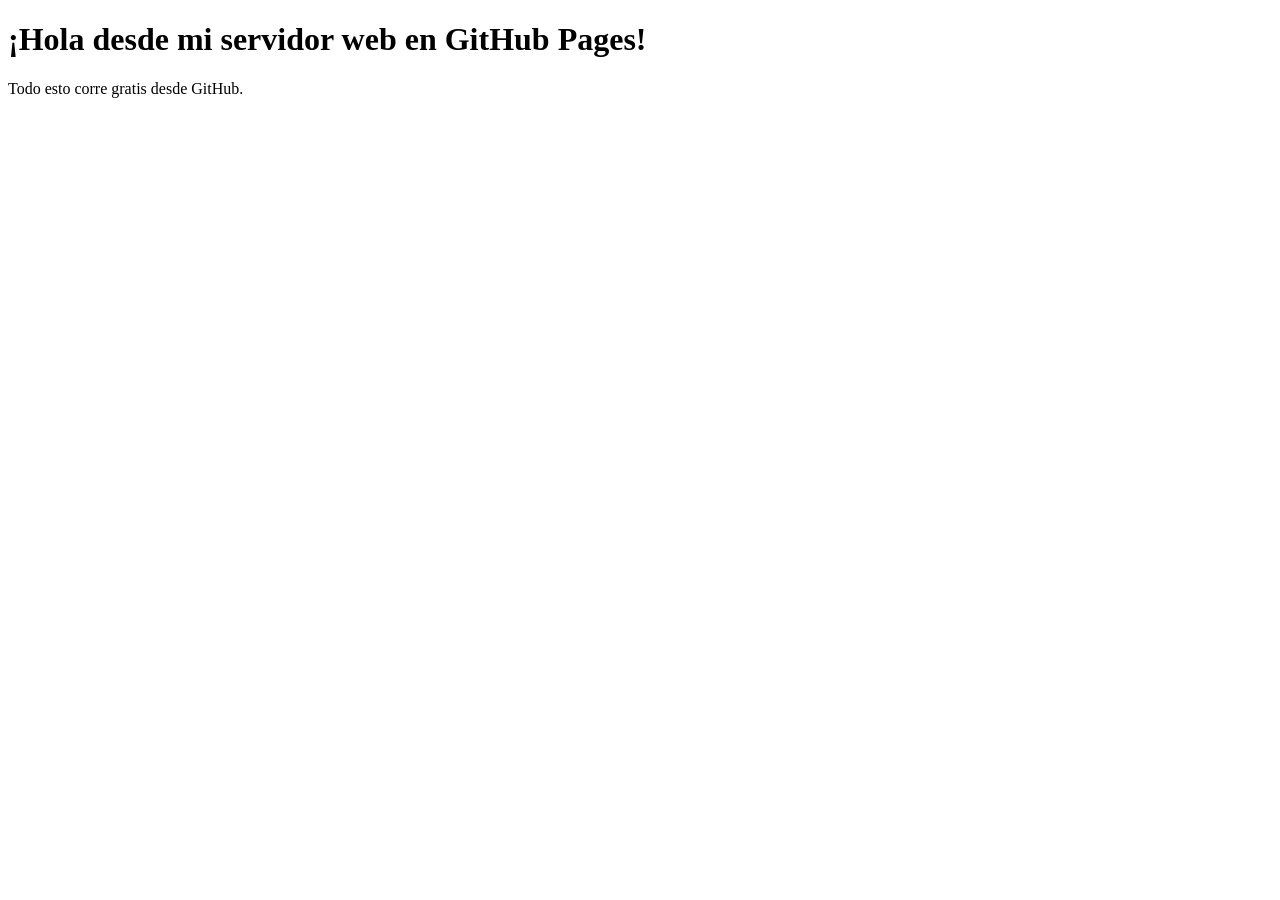
==== index.html @ 93386c5a "N" ====
<!DOCTYPE html>
<html>
<head>
    <title>Mi Web con GitHub Pages</title>
</head>
<body>
    <h1>¡Hola desde mi servidor web en GitHub Pages!</h1>
    <p>Todo esto corre gratis desde GitHub.</p>
</body>
</html>
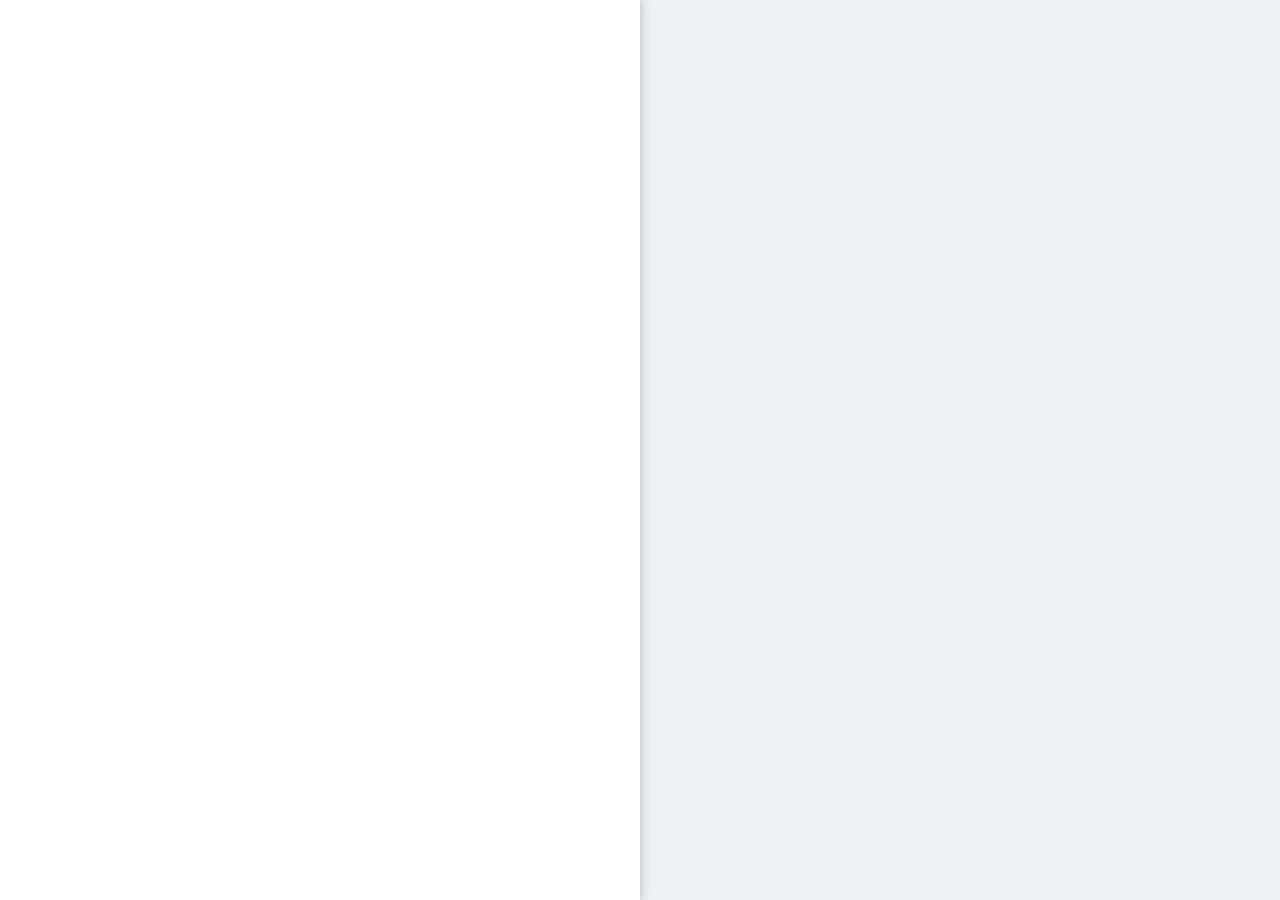
==== commit 1fd35b35: "m" ====
--- a/index.html
+++ b/index.html
@@ -1,10 +1,15 @@
 <!DOCTYPE html>
-<html>
+<html lang="en">
 <head>
-    <title>Mi Web con GitHub Pages</title>
+    <meta charset="UTF-8">
+    <meta name="viewport" content="width=device-width, initial-scale=1.0">
+    <title>Portafolio Web</title>
+    <link rel="stylesheet" href="./css/index.css">
 </head>
 <body>
-    <h1>¡Hola desde mi servidor web en GitHub Pages!</h1>
-    <p>Todo esto corre gratis desde GitHub.</p>
+    <div class="content">
+        <div></div>
+        <div></div>
+    </div>
 </body>
-</html>
+</html>
--- a/css/index.css
+++ b/css/index.css
@@ -0,0 +1,28 @@
+*{
+    margin: 0;
+    border: 0;
+    padding: 0;
+    box-sizing: border-box;
+}
+.content{
+    width: 100vw;
+    height: 100vh;
+
+    display: flex;
+    overflow: hidden;
+}
+.content div:first-child{
+    position: relative;
+    width: 50%;
+    height: 100%;
+
+    background-color: #ffffff;
+    box-shadow: 0 0 10px #b1b1b1;
+    z-index: 10000;
+}
+.content div:last-child{
+    width: 50%;
+    height: 100%;
+
+    background-color: #edf1f4;
+}
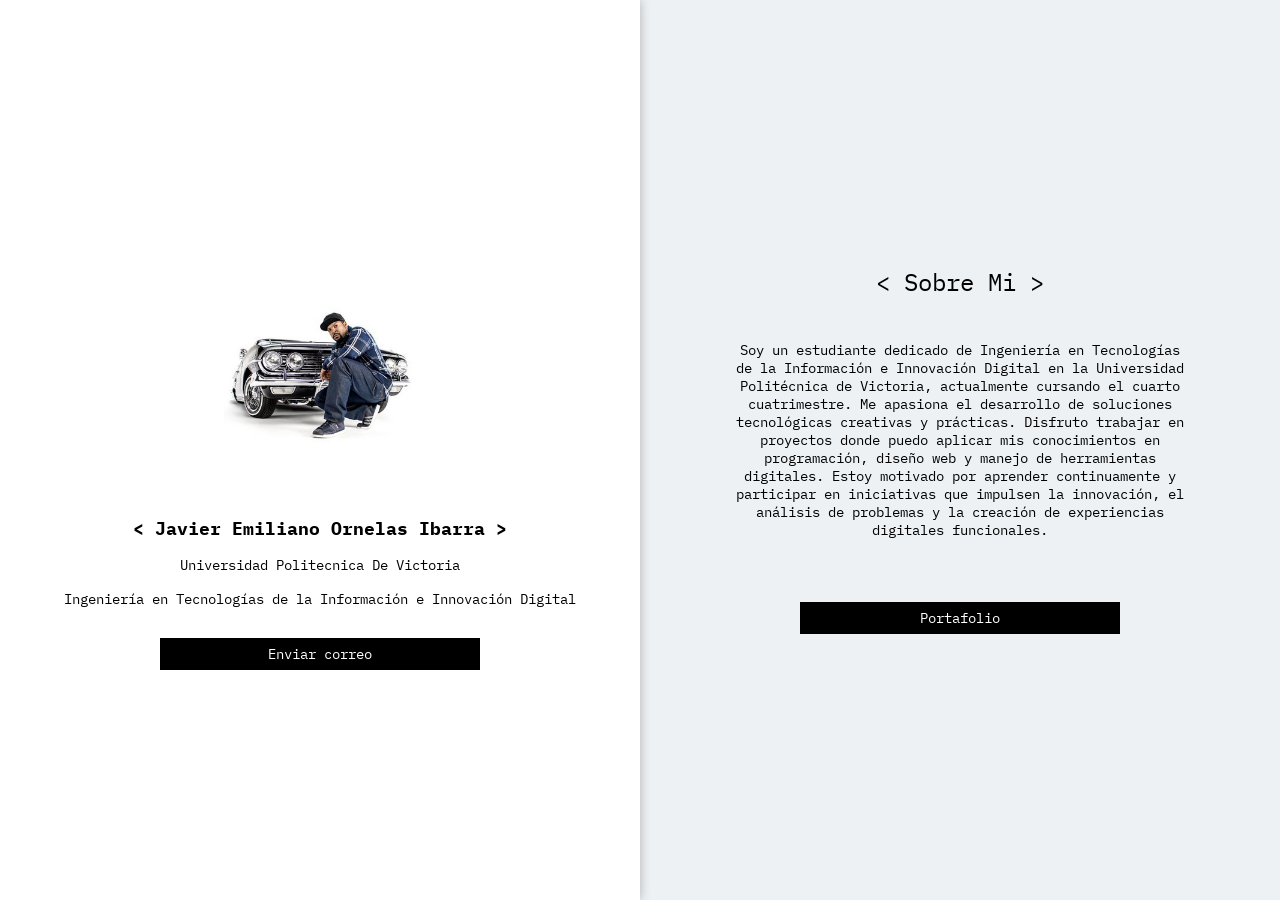
==== commit 9ed35d41: "ultimo" ====
--- a/index.html
+++ b/index.html
@@ -5,11 +5,22 @@
     <meta name="viewport" content="width=device-width, initial-scale=1.0">
     <title>Portafolio Web</title>
     <link rel="stylesheet" href="./css/index.css">
+    <link rel="shortcut icon" href="./img/ab67616100005174650e79afafd00492e33d7b8c.jpg" type="image/x-icon">
 </head>
 <body>
     <div class="content">
-        <div></div>
-        <div></div>
+        <div class="left">
+            <div class="img"></div>
+            <h1>&lt; Javier Emiliano Ornelas Ibarra &gt;</h1>
+            <p>Universidad Politecnica De Victoria</p>
+            <p>Ingeniería en Tecnologías de la Información e Innovación Digital</p>
+            <a href="mailto:2330044@upv.edu.mx">Enviar correo</a>
+        </div>
+        <div class="right">
+            <h1>&lt; Sobre Mi &gt;</h1>
+            <p>Soy un estudiante dedicado de Ingeniería en Tecnologías de la Información e Innovación Digital en la Universidad Politécnica de Victoria, actualmente cursando el cuarto cuatrimestre. Me apasiona el desarrollo de soluciones tecnológicas creativas y prácticas. Disfruto trabajar en proyectos donde puedo aplicar mis conocimientos en programación, diseño web y manejo de herramientas digitales. Estoy motivado por aprender continuamente y participar en iniciativas que impulsen la innovación, el análisis de problemas y la creación de experiencias digitales funcionales.</p>
+            <a href="portafolio.html">Portafolio</a>
+        </div>
     </div>
 </body>
 </html>
--- a/css/index.css
+++ b/css/index.css
@@ -1,8 +1,10 @@
+@import url('https://fonts.googleapis.com/css2?family=IBM+Plex+Mono:ital,wght@0,100;0,200;0,300;0,400;0,500;0,600;0,700;1,100;1,200;1,300;1,400;1,500;1,600;1,700&display=swap');
 *{
     margin: 0;
     border: 0;
     padding: 0;
     box-sizing: border-box;
+    font-family: "IBM Plex Mono", monospace;
 }
 .content{
     width: 100vw;
@@ -11,7 +13,7 @@
     display: flex;
     overflow: hidden;
 }
-.content div:first-child{
+.content .left{
     position: relative;
     width: 50%;
     height: 100%;
@@ -19,10 +21,84 @@
     background-color: #ffffff;
     box-shadow: 0 0 10px #b1b1b1;
     z-index: 10000;
+
+    display: flex;
+    justify-content: center;
+    align-items: center;
+    flex-direction: column;
+    gap: 1em;
 }
-.content div:last-child{
+.content .left .img{
+    width: 30%;
+    height: 30%;
+
+    background-image: url(../img/ab67616100005174650e79afafd00492e33d7b8c.jpg);
+    background-size: contain;
+    background-repeat: no-repeat;
+    background-position: center;
+
+}
+.content .left h1{
+    font-size: 18px;
+    font-weight: 800;
+    font-style: normal;
+}
+.content .left p{
+    font-size: 14px;
+    font-weight: 400;
+    font-style: normal;
+}
+.content .left a{
+    width: 50%;
+    height: max-content;
+
+    margin-top: 1em;
+    padding: .5em 1em;
+
+    text-align: center;
+    color: #ffffff;
+    text-decoration: none;
+
+    font-size: 14px;
+
+    background-color: #000000;
+}
+.content .right{
     width: 50%;
     height: 100%;
-
+    
     background-color: #edf1f4;
+    
+    display: flex;
+    justify-content: center;
+    align-items: center;
+    flex-direction: column;
+    
+    gap: 2.65em;
+}
+.content .right h1{
+    font-size: 24px;
+    font-weight: 400;
+}
+.content .right p{
+    font-size: 14px;
+    font-weight: 400;
+    
+    width: 70%;
+    text-align: center;
+}
+.content .right a{
+    width: 50%;
+    height: max-content;
+    
+    margin-top: 1.5em;
+    padding: .5em 1em;
+    
+    text-align: center;
+    color: #ffffff;
+    text-decoration: none;
+    
+    font-size: 14px;
+    
+    background-color: #000000;
 }
